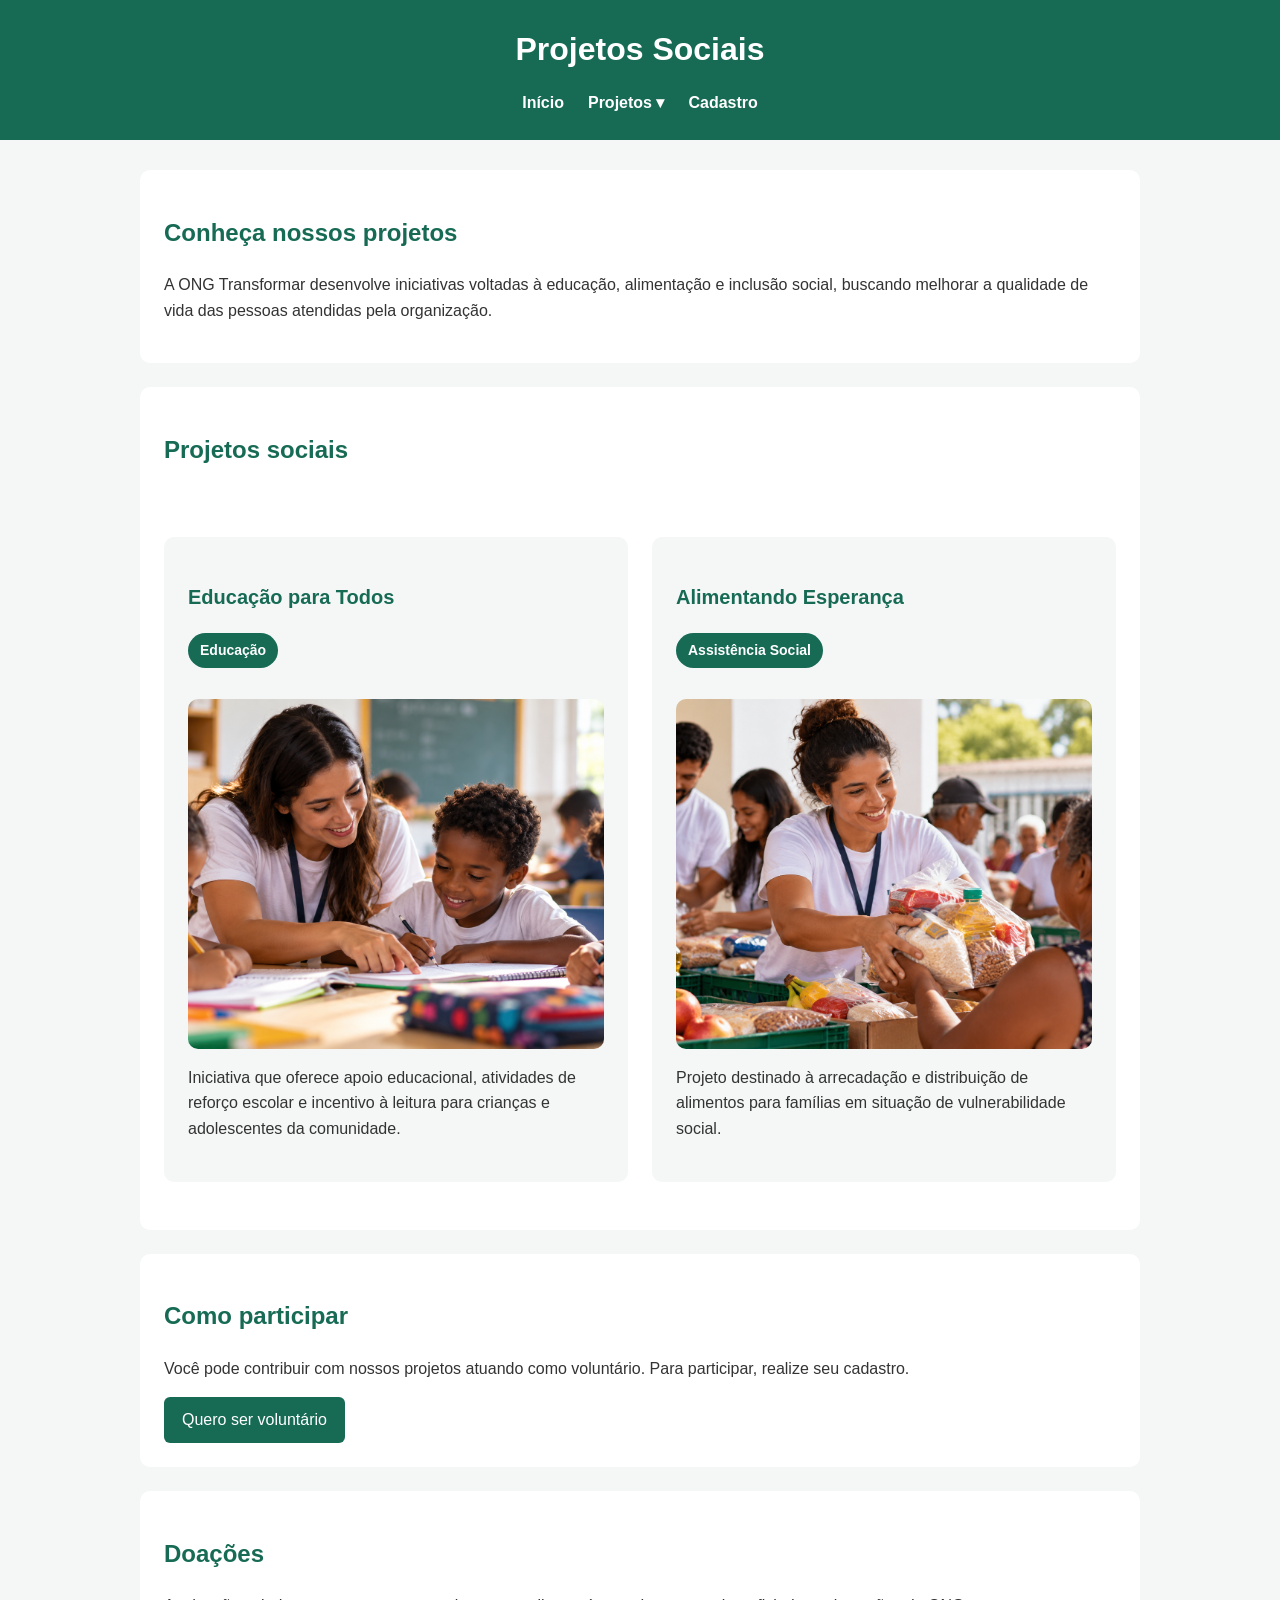
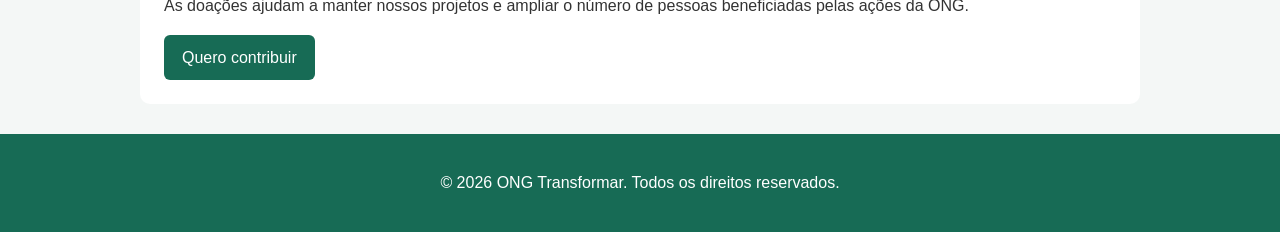
==== html/projetos.html @ fc3eb38a "feat: estrutura inicial do projeto ONG Transformar" ====
<!DOCTYPE html>
<html lang="pt-BR">
<head>
    <meta charset="UTF-8">
    <meta name="viewport" content="width=device-width, initial-scale=1.0">
    <title>Projetos - ONG Transformar</title>
    <link rel="stylesheet" href="../css/style.css">
</head>

<body>
    <header>
        <h1>Projetos Sociais</h1>
<button class="menu-toggle" aria-label="Abrir menu">☰</button>
        <nav class="menu">
    <a href="index.html">Início</a>

    <div class="dropdown">
        <a href="projetos.html">Projetos ▾</a>

        <div class="submenu">
            <a href="projetos.html#projetos">Nossos Projetos</a>
            <a href="projetos.html#participar">Como Participar</a>
            <a href="projetos.html#doacoes">Doações</a>
        </div>
    </div>

    <a href="cadastro.html">Cadastro</a>
</nav>
    </header>

    <main>
        <section id="apresentacao">
            <h2>Conheça nossos projetos</h2>
            <p>
                A ONG Transformar desenvolve iniciativas voltadas à educação,
                alimentação e inclusão social, buscando melhorar a qualidade
                de vida das pessoas atendidas pela organização.
            </p>
        </section>

        <section id="projetos" class="grid-container">
            <h2 class="grid-12">Projetos sociais</h2>

            <article class="grid-6">
                <h3>Educação para Todos</h3>
                <span class="badge">Educação</span>
                <img
    src="../images/educacao.png"
    alt="Ação educacional realizada com crianças e adolescentes"
>
                <p>
                    Iniciativa que oferece apoio educacional, atividades de
                    reforço escolar e incentivo à leitura para crianças e
                    adolescentes da comunidade.
                </p>
            </article>

            <article class="grid-6">
                <h3>Alimentando Esperança</h3>
                <span class="badge">Assistência Social</span>
                
                <img
    src="../images/alimentos.png"
    alt="Voluntários realizando a distribuição de alimentos para a comunidade"
>
                <p>
                    Projeto destinado à arrecadação e distribuição de alimentos
                    para famílias em situação de vulnerabilidade social.
                </p>
            </article>
        </section>

        <section id="participar">
            <h2>Como participar</h2>
            <p>
                Você pode contribuir com nossos projetos atuando como voluntário.
                Para participar, realize seu cadastro.
            </p>
            <a href="cadastro.html">Quero ser voluntário</a>
        </section>

        <section id="doacoes">
            <h2>Doações</h2>
            <p>
                As doações ajudam a manter nossos projetos e ampliar o número
                de pessoas beneficiadas pelas ações da ONG.
            </p>
            <a href="cadastro.html">Quero contribuir</a>
        </section>
    </main>

    <footer>
        <p>&copy; 2026 ONG Transformar. Todos os direitos reservados.</p>
    </footer>
   <script src="../js/script.js"></script>

</body>
</html>
---- css/style.css ----
:root {
    /* Paleta de cores */
    --cor-primaria: #176b55;
    --cor-secundaria: #248f73;
    --cor-destaque: #f4a261;
    --cor-fundo: #f4f7f6;
    --cor-superficie: #ffffff;
    --cor-texto: #333333;
    --cor-texto-claro: #ffffff;
    --cor-borda: #d9e2df;

    /* Tipografia */
    --fonte-xs: 0.75rem;
    --fonte-sm: 0.875rem;
    --fonte-md: 1rem;
    --fonte-lg: 1.5rem;
    --fonte-xl: 2rem;

    /* Espaçamentos */
    --espaco-xs: 0.5rem;
    --espaco-sm: 1rem;
    --espaco-md: 1.5rem;
    --espaco-lg: 2rem;
    --espaco-xl: 3rem;
}
* {
    box-sizing: border-box;
}

body {
    margin: 0;
    font-family: Arial, Helvetica, sans-serif;
    font-size: var(--fonte-md);
    background-color: var(--cor-fundo);
    color: var(--cor-texto);
    line-height: 1.6;
}

h1 {
    font-size: var(--fonte-xl);
}

h2 {
    font-size: var(--fonte-lg);
    color: var(--cor-primaria);
}

h3 {
    font-size: 1.25rem;
    color: var(--cor-primaria);
}

p {
    font-size: var(--fonte-md);
}

header {
    background-color: var(--cor-primaria);
    color: var(--cor-texto-claro);
    padding: var(--espaco-md);
    text-align: center;
}

header h1 {
    margin: 0 0 15px;
}

nav {
    display: flex;
    justify-content: center;
    align-items: center;
    gap: var(--espaco-md);
}

nav a {
    color: var(--cor-texto-claro);
    text-decoration: none;
    font-weight: bold;
}

nav a:hover {
    text-decoration: underline;
}

main {
    width: 90%;
    max-width: 1000px;
    margin: 30px auto;
}

main > img {
    width: 100%;
    max-height: 500px;
    object-fit: cover;
    border-radius: 12px;
    margin-bottom: 25px;
}

section {
    background-color: var(--cor-superficie);
    padding: var(--espaco-md);
    margin-bottom: var(--espaco-md);
    border-radius: 10px;
}


article {
    background-color: var(--cor-fundo);
    padding: var(--espaco-md);
    margin: var(--espaco-md) 0;
    border-radius: 10px;
}

article h3 {
    color: var(--cor-primaria);
}

article img {
    width: 100%;
    max-width: 650px;
    height: 350px;
    object-fit: cover;
    border-radius: 10px;
    display: block;
    margin: 15px auto;
}

#participar a,
#doacoes a {
    display: inline-block;
    background-color: #176b55;
    color: white;
    text-decoration: none;
    padding: 10px 18px;
    border-radius: 6px;
}

form {
    display: flex;
    flex-direction: column;
    gap: 20px;
}
form fieldset {
    display: flex;
    flex-wrap: wrap;
    align-items: center;
    gap: var(--espaco-xs);
}
fieldset label {
    white-space: nowrap;
}
.campo-estado {
    display: flex;
    align-items: center;
    gap: var(--espaco-xs);
}
fieldset {
    border: 1px solid #ccc;
    border-radius: 8px;
    padding: 20px;
    width: 100%;
}

legend {
    color: #176b55;
    font-weight: bold;
}

label {
    display: inline-block;
    margin: 8px 5px 8px 0;
}

input,
select {
    padding: 9px;
    margin: 5px 12px 5px 0;
    border: 1px solid #aaa;
    border-radius: 5px;
}

input:focus,
select:focus {
    outline: 2px solid #176b55;
}

button {
    background-color: #176b55;
    color: white;
    border: none;
    padding: 12px 20px;
    border-radius: 6px;
    font-size: 16px;
    cursor: pointer;
}

button:hover {
    background-color: #105240;
}

footer {
    background-color: #176b55;
    color: white;
    text-align: center;
    padding: 20px;
    margin-top: 30px;
}


.grid-container {
    display: grid;
    grid-template-columns: repeat(12, 1fr);
    gap: var(--espaco-md);
    width: 100%;
}

.grid-12 {
    grid-column: span 12;
}

.grid-6 {
    grid-column: span 6;
}

.grid-4 {
    grid-column: span 4;
}
@media (max-width: 900px) {
    .grid-6,
    .grid-4 {
        grid-column: span 12;
    }

    main {
        width: 92%;
    }
}
@media (max-width: 600px) {
    nav {
        flex-direction: column;
        gap: 8px;
    }

    main {
        width: 95%;
    }

    article img {
        height: auto;
    }

    input:not([type="radio"]),
select {
    width: 100%;
}
}
@media (max-width: 1200px) {
    main {
        max-width: 960px;
    }
}
@media (max-width: 992px) {
    main {
        max-width: 90%;
    }
}
@media (max-width: 768px) {
    .grid-6,
    .grid-4 {
        grid-column: span 12;
    }

    main {
        width: 92%;
    }
}
@media (max-width: 576px) {
    section {
        padding: var(--espaco-md);
    }

    fieldset {
        padding: var(--espaco-sm);
    }
}
@media (max-width: 400px) {
    body {
        font-size: var(--fonte-sm);
    }

    main {
        width: 96%;
    }
}
/* Menu dropdown */
.menu {
    display: flex;
    justify-content: center;
    align-items: center;
    gap: var(--espaco-md);
}

.dropdown {
    position: relative;
}

.submenu {
    display: none;
    position: absolute;
    top: 100%;
    left: 0;
    min-width: 180px;
    background-color: var(--cor-primaria);
    padding: var(--espaco-xs);
    border-radius: 6px;
    z-index: 10;
}

.submenu a {
    display: block;
    padding: var(--espaco-xs);
    white-space: nowrap;
}

.dropdown:hover .submenu {
    display: block;
}
/* Botão do menu hambúrguer */
.menu-toggle {
    display: none;
    background: transparent;
    border: none;
    color: white;
    font-size: 2rem;
    cursor: pointer;
}
@media (max-width: 600px) {
    .menu-toggle {
        display: block;
        margin: 0 auto;
    }

    .menu {
        display: none;
        flex-direction: column;
        align-items: center;
        gap: var(--espaco-sm);
    }

    .menu.ativo {
        display: flex;
    }
}
/* Estados interativos dos botões */
button[type="submit"] {
    transition: background-color 0.3s ease,
                transform 0.2s ease,
                box-shadow 0.3s ease;
}

button[type="submit"]:hover {
    background-color: var(--cor-secundaria);
    transform: translateY(-2px);
    box-shadow: 0 4px 8px rgba(0, 0, 0, 0.2);
}
button[type="submit"]:active {
    transform: translateY(0);
    box-shadow: 0 2px 4px rgba(0, 0, 0, 0.2);
}
input:focus,
select:focus {
    outline: 2px solid var(--cor-primaria);
    outline-offset: 2px;
    border-color: var(--cor-primaria);
}
input:required:valid {
    border-color: #2e8b57;
}
input:required:user-invalid,
select:required:user-invalid {
    border-color: #c0392b;
}

button:disabled {
    opacity: 0.5;
    cursor: not-allowed;
    box-shadow: none;
    transform: none;
}
/* Mensagem de feedback */
.toast {
    display: none;
    padding: var(--espaco-sm);
    margin-top: var(--espaco-sm);
    background-color: #2e8b57;
    color: white;
    border-radius: 8px;
    text-align: center;
    font-weight: bold;
    box-shadow: 0 4px 8px rgba(0, 0, 0, 0.2);
}

.toast.mostrar {
    display: block;
}
/* Modal de confirmação */
.modal {
    display: none;
    position: fixed;
    inset: 0;
    background-color: rgba(0, 0, 0, 0.6);
    align-items: center;
    justify-content: center;
    z-index: 1000;
}

.modal.mostrar {
    display: flex;
}

.modal-conteudo {
    background-color: white;
    padding: var(--espaco-lg);
    border-radius: 12px;
    text-align: center;
    width: 90%;
    max-width: 420px;
    box-shadow: 0 8px 24px rgba(0, 0, 0, 0.25);
}

.modal-icone {
    font-size: 3rem;
    color: #2e8b57;
}

.modal-conteudo button {
    margin-top: var(--espaco-sm);
    padding: 10px 24px;
    border: none;
    border-radius: 6px;
    background-color: var(--cor-primaria);
    color: white;
    cursor: pointer;
}
/* Tags de categorização dos projetos */
.badge {
    display: inline-block;
    padding: 6px 12px;
    margin-bottom: var(--espaco-sm);
    background-color: var(--cor-primaria);
    color: white;
    border-radius: 20px;
    font-size: var(--fonte-sm);
    font-weight: bold;
}
.campo-preenchido {
    border-color: #198754;
    background-color: #f0fff4;
    outline: none;
}
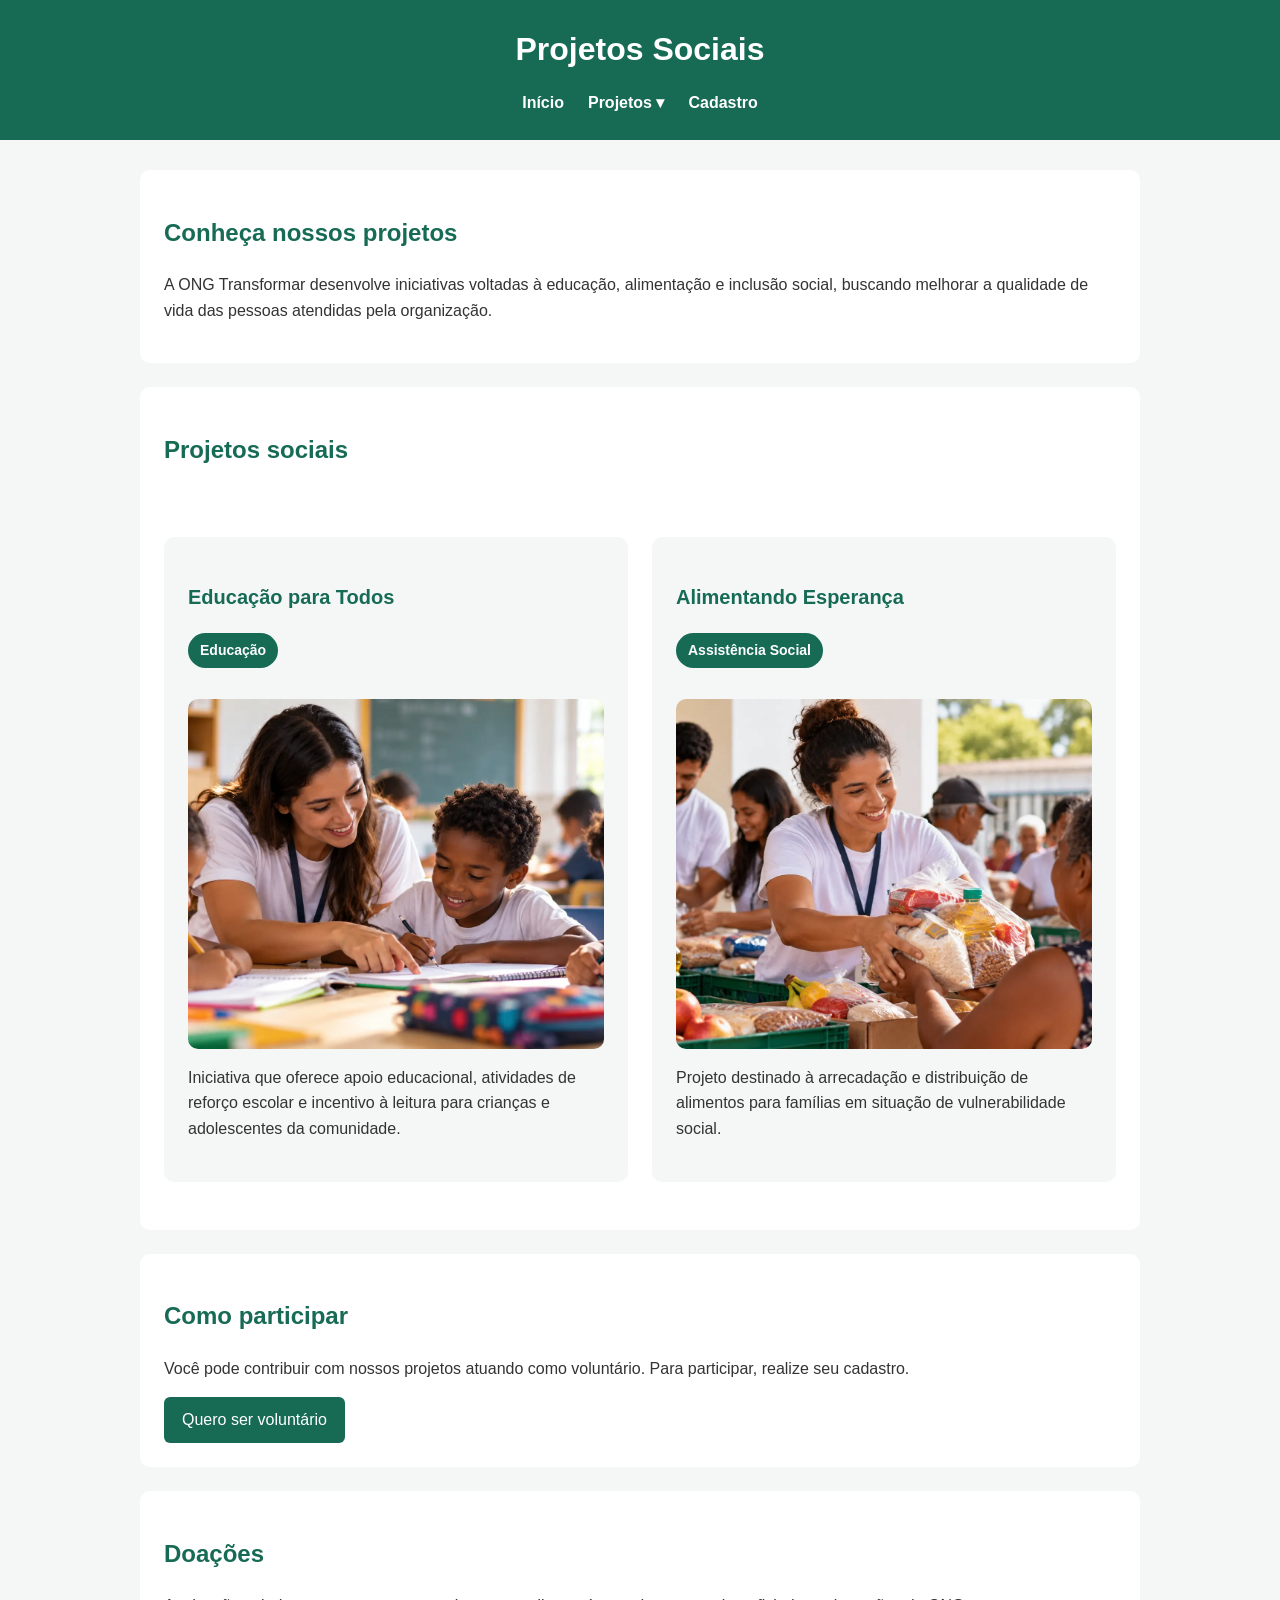
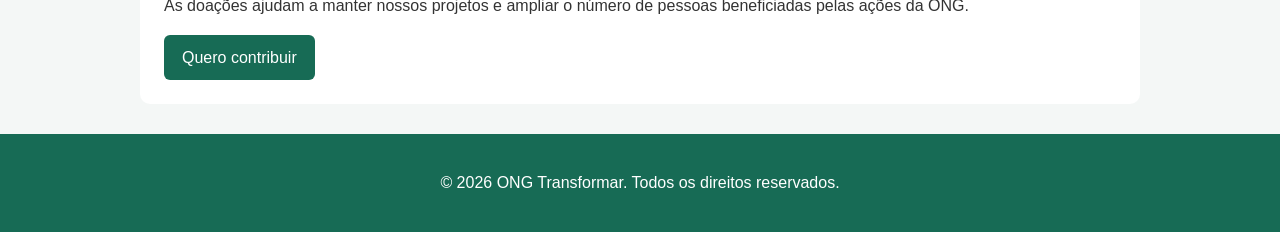
==== commit 5bdcd6b6: "perf: otimiza imagens com formato WebP" ====
--- a/html/projetos.html
+++ b/html/projetos.html
@@ -45,7 +45,7 @@
                 <h3>Educação para Todos</h3>
                 <span class="badge">Educação</span>
                 <img
-    src="../images/educacao.png"
+    src="../images/educacao.webp"
     alt="Ação educacional realizada com crianças e adolescentes"
 >
                 <p>
@@ -60,7 +60,7 @@
                 <span class="badge">Assistência Social</span>
                 
                 <img
-    src="../images/alimentos.png"
+    src="../images/alimentos.webp"
     alt="Voluntários realizando a distribuição de alimentos para a comunidade"
 >
                 <p>
--- a/css/style.css
+++ b/css/style.css
@@ -457,4 +457,31 @@
     border-color: #198754;
     background-color: #f0fff4;
     outline: none;
+}
+/* Modo de alto contraste */
+body.alto-contraste {
+    background-color: #000;
+    color: #fff;
+}
+
+body.alto-contraste header,
+body.alto-contraste main,
+body.alto-contraste section,
+body.alto-contraste footer {
+    background-color: #000;
+    color: #fff;
+}
+
+body.alto-contraste a {
+    color: #ffff00;
+}
+
+body.alto-contraste button {
+    background-color: #fff;
+    color: #000;
+    border: 2px solid #ffff00;
+}
+
+#botao-contraste {
+    cursor: pointer;
 }
